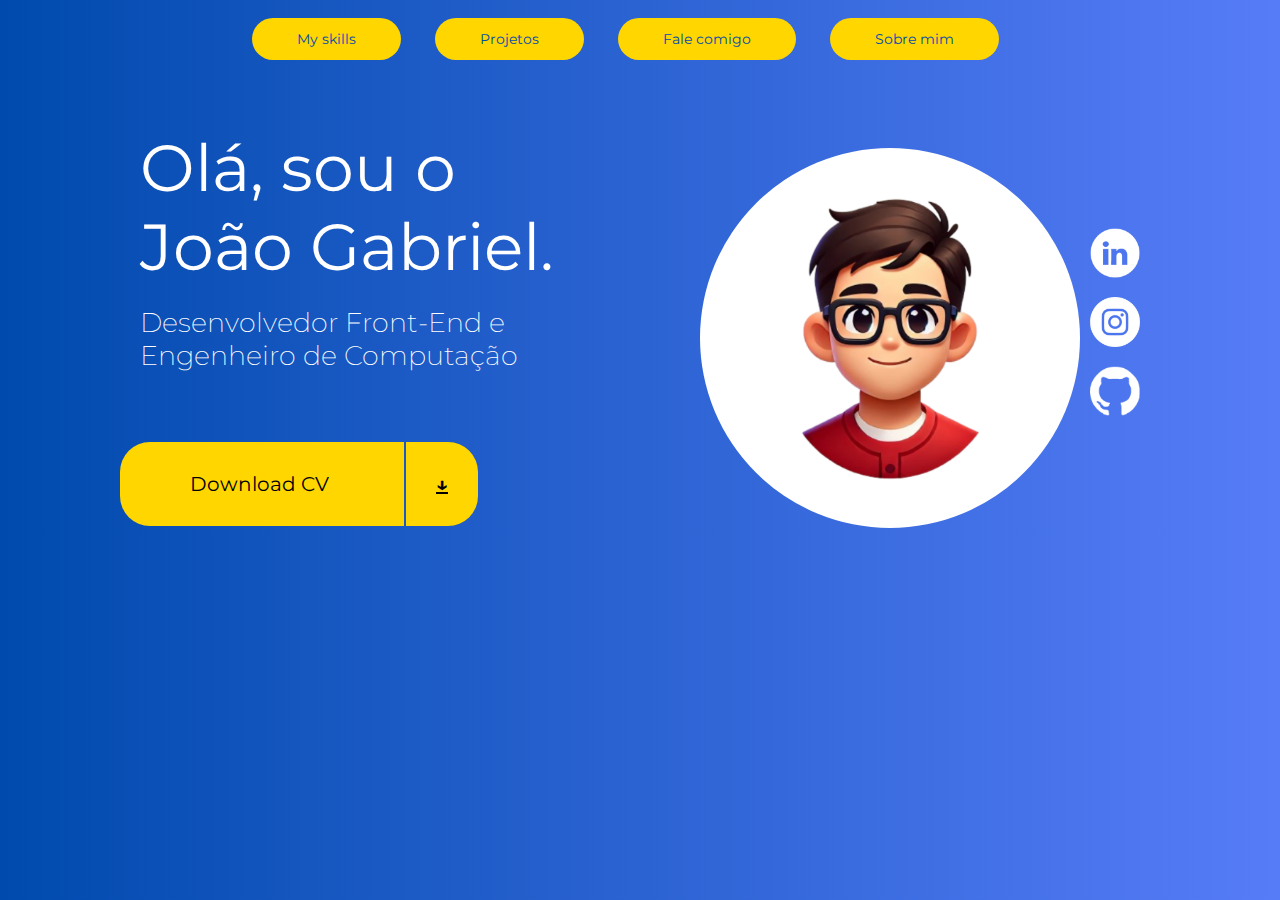
==== index.html @ 9aa7ff5d "primeiro design portifolio" ====
<!DOCTYPE html>
<html lang="pt-br">
  <head>
    <meta charset="UTF-8" />
    <meta name="viewport" content="width=device-width, initial-scale=1.0" />
    <title>Portifólio 2025</title>
    <link rel="stylesheet" href="estilos/style.css" />
    <link rel="preconnect" href="https://fonts.googleapis.com" />
    <link rel="preconnect" href="https://fonts.gstatic.com" crossorigin />
    <link
      href="https://fonts.googleapis.com/css2?family=Montserrat:ital,wght@0,100..900;1,100..900&display=swap"
      rel="stylesheet"
    />
    <link
      rel="stylesheet"
      href="https://fonts.googleapis.com/css2?family=Material+Symbols+Outlined:opsz,wght,FILL,GRAD@20..48,100..700,0..1,-50..200&icon_names=download"
    />
  </head>
  <body>
    <header>
      <nav>
        <a href="#">My skills</a>
        <a href="#">Projetos</a>
        <a href="#">Fale comigo</a>
        <a href="#">Sobre mim</a>
      </nav>
    </header>
    <main>
      <section class="tittles">
        <h1>Olá, sou o João Gabriel.</h1>
        <h2>Desenvolvedor Front-End e Engenheiro de Computação</h2>
        <span id="btnScolpe"> Download CV </span>
        <span id="btn"><a href="#">&downarrow;</a></span>
      </section>

      <div class="imgcontainer">
        <img src="images/portifolio.png" alt="profile picture" />
      </div>
      <div class="listcontainer">
        <ul>
          <li>
            <a href="#"
              ><img class="social-linkedin" src="images/linkedin.png" alt=""
            /></a>
          </li>
          <li>
            <a href="#"
              ><img class="social-instagram" src="images/instagram.png" alt=""
            /></a>
          </li>
          <li>
            <a href="#">
              <img class="social-github" src="images/github.png" alt=""
            /></a>
          </li>
        </ul>
      </div>
    </main>
  </body>
</html>
---- estilos/style.css ----
@charset "UTS-8";

* {
  margin: 0;
  padding: 0;
}

/* // <weight>: Use a value from 100 to 900
// <uniquifier>: Use a unique and descriptive class name 

.montserrat-<uniquifier> {
  font-family: "Montserrat", serif;
  font-optical-sizing: auto;
  font-weight: <weight>;
  font-style: normal;
}*/

html body {
  background-image: linear-gradient(to right, #004aad, #577cf8);
}

header {
  /* background-color: antiquewhite; */
  margin-bottom: -10px;
  display: flex;
  flex-flow: row nowrap;
  justify-content: center;
}

header > nav {
  /* background-color: #; */
  padding: 30px 20px;
}

header > nav > a {
  background-color: #ffd600;
  padding: 12px 45px;
  border-radius: 70px;
  text-align: center;
  text-decoration: none;
  color: #004aad;
  /* font-family: "Gill Sans", "Gill Sans MT", Calibri, "Trebuchet MS", sans-serif; */
  font-family: "Montserrat", serif;
  font-size: 14px;
  margin: auto;
  margin-right: 30px;
}

main {
  display: flex;
  flex-flow: row wrap;
  justify-content: flex-start;
}

main > section.tittles > h1 {
  /* background-color: salmon; */

  width: 450px;
  margin-top: 60px;
  margin-left: 140px;
  display: inline-block;
}
main > section.tittles > h2 {
  display: flex;
  justify-content: flex-start;
  width: 400px;
  margin-left: 140px;
}

h1 {
  color: white;
  font-family: "Montserrat", serif;
  margin: 10px;
  font-size: 65px;
  font-weight: 400;
}

h2 {
  color: white;
  font-family: "Montserrat", serif;
  margin: 10px;
  font-weight: 200;
  font-size: 27.2px;
  margin-bottom: 70px;
}

span#btnScolpe {
  background-color: #ffd600;
  margin-right: 2px;
  margin-left: 120px;
  padding: 30px 70px;
  border-radius: 30px 0px 0 30px;
  font-family: "Montserrat", serif;
  font-size: 20px;
}

span#btn {
  padding: 30px;
  display: inline-block;
  border-radius: 0px 30px 30px 0px;
  background-color: #ffd600;
  border: none;
  font-size: 20px;
  font-family: "Montserrat", serif;
}

span#btn > a {
  color: black;
  font-weight: bold;
}

div.imgcontainer {
  /* background-colosectionsalmon; */
  margin-top: 80px;
  margin-left: 100px;
}

div.imgcontainer > img {
  border-radius: 50%;

  width: 380px;
}

main > div.listcontainer {
  /* background-color: aqua; */
  margin-top: 160px;
}

ul {
  list-style-type: none;
}

ul img {
  width: 50px;
  margin-left: 10px;
  margin-bottom: 15px;
}
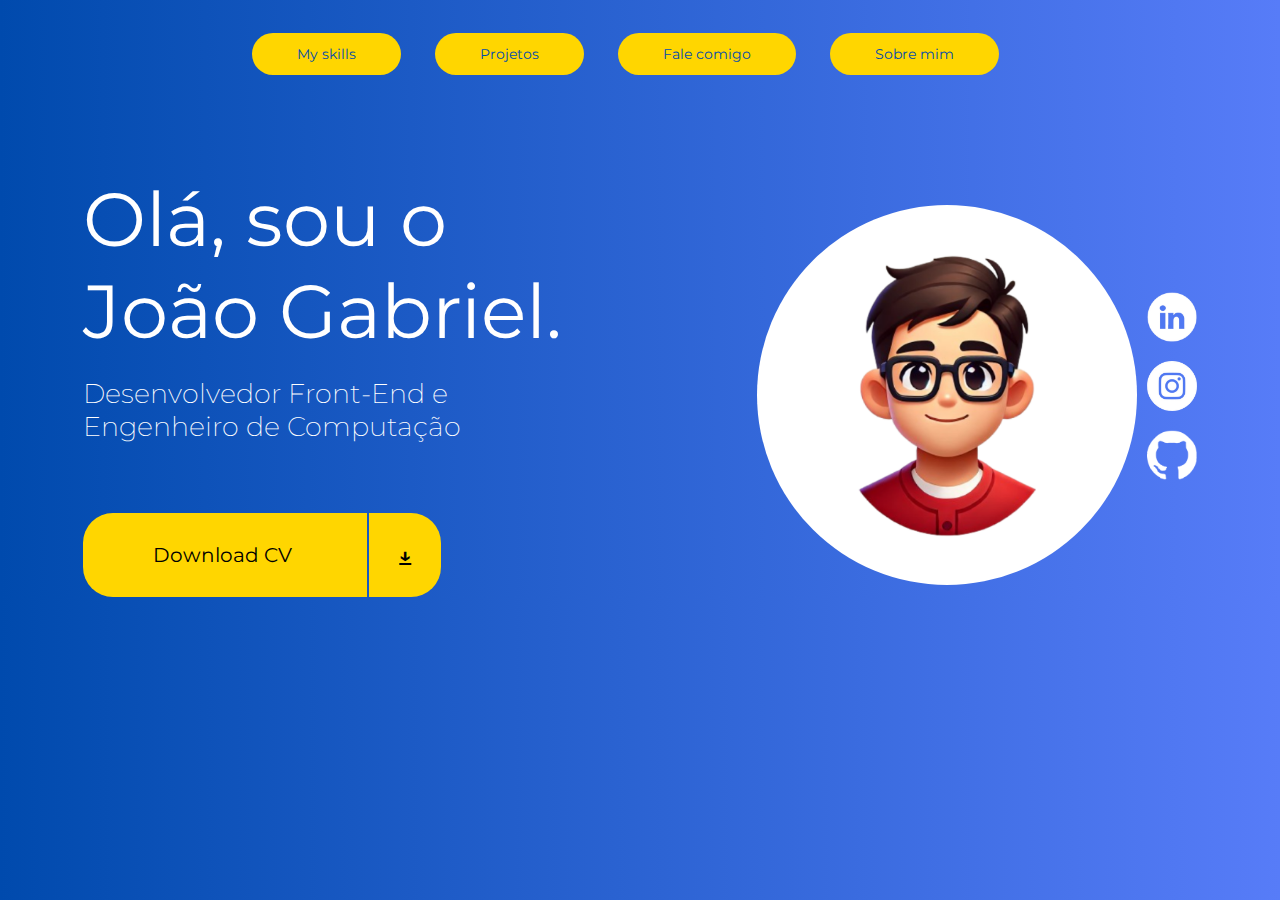
==== commit 1d542fc8: "alinhamentos" ====
--- a/index.html
+++ b/index.html
@@ -35,25 +35,28 @@
 
       <div class="imgcontainer">
         <img src="images/portifolio.png" alt="profile picture" />
-      </div>
-      <div class="listcontainer">
-        <ul>
-          <li>
-            <a href="#"
-              ><img class="social-linkedin" src="images/linkedin.png" alt=""
-            /></a>
-          </li>
-          <li>
-            <a href="#"
-              ><img class="social-instagram" src="images/instagram.png" alt=""
-            /></a>
-          </li>
-          <li>
-            <a href="#">
-              <img class="social-github" src="images/github.png" alt=""
-            /></a>
-          </li>
-        </ul>
+        <div class="listcontainer">
+          <ul>
+            <li>
+              <a href="#"
+                ><img class="social-linkedin" src="images/linkedin.png" alt=""
+              /></a>
+            </li>
+            <li>
+              <a href="#"
+                ><img
+                  class="social-instagram"
+                  src="images/instagram.png"
+                  alt=""
+              /></a>
+            </li>
+            <li>
+              <a href="#">
+                <img class="social-github" src="images/github.png" alt=""
+              /></a>
+            </li>
+          </ul>
+        </div>
       </div>
     </main>
   </body>
--- a/estilos/style.css
+++ b/estilos/style.css
@@ -21,7 +21,8 @@
 
 header {
   /* background-color: antiquewhite; */
-  margin-bottom: -10px;
+
+  margin-bottom: 20px;
   display: flex;
   flex-flow: row nowrap;
   justify-content: center;
@@ -30,6 +31,7 @@
 header > nav {
   /* background-color: #; */
   padding: 30px 20px;
+  margin-top: 15px;
 }
 
 header > nav > a {
@@ -49,29 +51,29 @@
 main {
   display: flex;
   flex-flow: row wrap;
-  justify-content: flex-start;
+  justify-content: space-evenly;
 }
 
 main > section.tittles > h1 {
   /* background-color: salmon; */
 
-  width: 450px;
+  width: 480px;
   margin-top: 60px;
-  margin-left: 140px;
+  margin-left: 0px;
   display: inline-block;
 }
 main > section.tittles > h2 {
   display: flex;
   justify-content: flex-start;
   width: 400px;
-  margin-left: 140px;
+  margin-left: 0px;
 }
 
 h1 {
   color: white;
   font-family: "Montserrat", serif;
   margin: 10px;
-  font-size: 65px;
+  font-size: 75px;
   font-weight: 400;
 }
 
@@ -87,7 +89,7 @@
 span#btnScolpe {
   background-color: #ffd600;
   margin-right: 2px;
-  margin-left: 120px;
+  margin-left: 0px;
   padding: 30px 70px;
   border-radius: 30px 0px 0 30px;
   font-family: "Montserrat", serif;
@@ -110,14 +112,17 @@
 }
 
 div.imgcontainer {
+  flex-flow: row nowrap;
+  display: flex;
   /* background-colosectionsalmon; */
   margin-top: 80px;
   margin-left: 100px;
+  align-items: center;
 }
 
 div.imgcontainer > img {
   border-radius: 50%;
-
+  display: inline;
   width: 380px;
 }
 
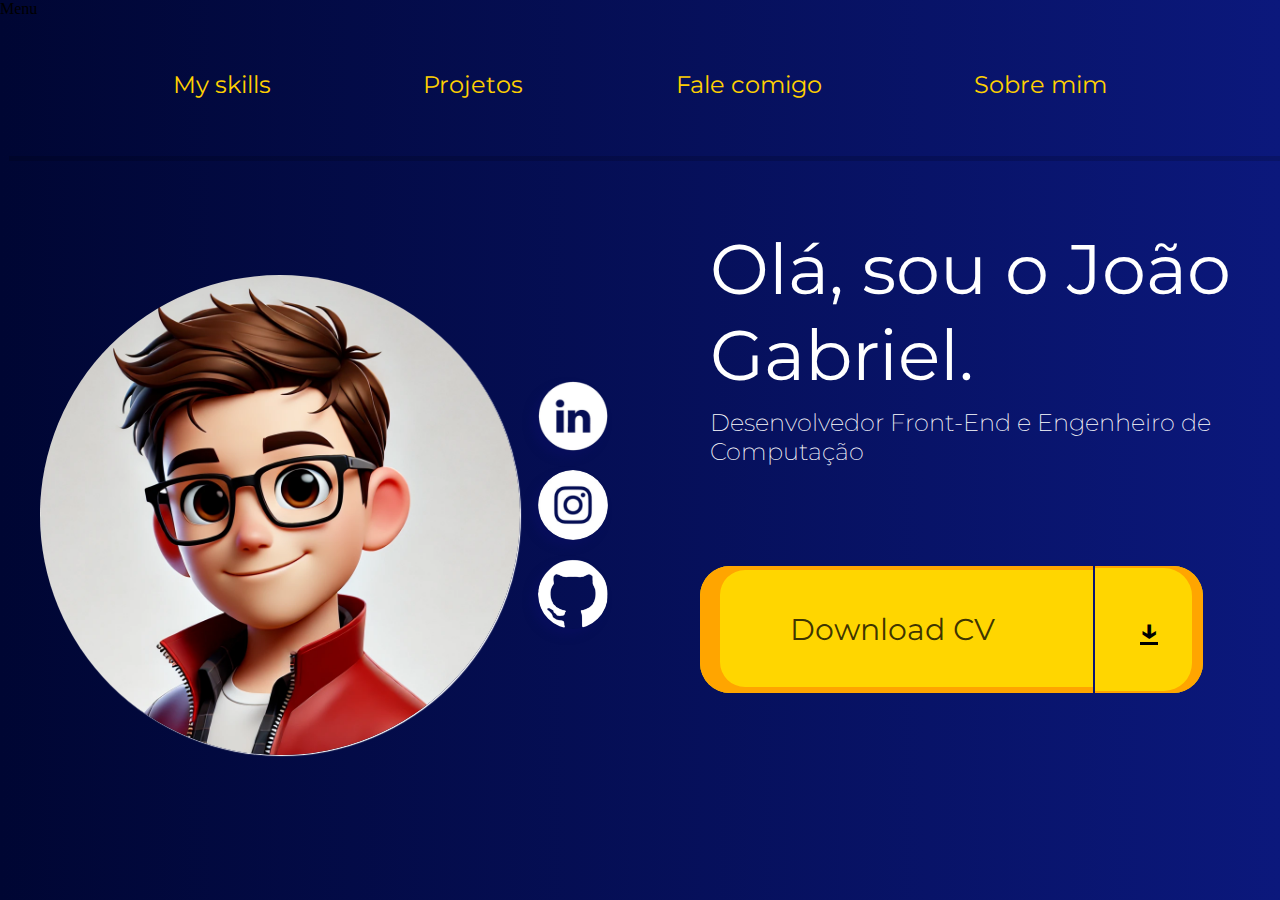
==== commit 170a9054: "media queries adicionadas" ====
--- a/index.html
+++ b/index.html
@@ -5,20 +5,27 @@
     <meta name="viewport" content="width=device-width, initial-scale=1.0" />
     <title>Portifólio 2025</title>
     <link rel="stylesheet" href="estilos/style.css" />
+    <link rel="stylesheet" href="estilos/media-queries.css" />
     <link rel="preconnect" href="https://fonts.googleapis.com" />
     <link rel="preconnect" href="https://fonts.gstatic.com" crossorigin />
+    <link rel="shortcut icon" href="images/favicon.png" type="image/x-icon" />
     <link
       href="https://fonts.googleapis.com/css2?family=Montserrat:ital,wght@0,100..900;1,100..900&display=swap"
       rel="stylesheet"
     />
     <link
       rel="stylesheet"
-      href="https://fonts.googleapis.com/css2?family=Material+Symbols+Outlined:opsz,wght,FILL,GRAD@20..48,100..700,0..1,-50..200&icon_names=download"
+      href="https://fonts.googleapis.com/css2?family=Material+Symbols+Outlined:opsz,wght,FILL,GRAD@24,400,0,0&icon_names=home"
+    />
+    <link
+      rel="stylesheet"
+      href="https://fonts.googleapis.com/css2?family=Material+Symbols+Outlined:opsz,wght,FILL,GRAD@24,400,0,0&icon_names=menu"
     />
   </head>
-  <body>
-    <header>
-      <nav>
+  <body id="window" onresize="changedSize()">
+    <header id="menu">
+      <span id="burguer" onclick="clickedMenu()">Menu</span>
+      <nav id="itens">
         <a href="#">My skills</a>
         <a href="#">Projetos</a>
         <a href="#">Fale comigo</a>
@@ -32,32 +39,40 @@
         <span id="btnScolpe"> Download CV </span>
         <span id="btn"><a href="#">&downarrow;</a></span>
       </section>
-
       <div class="imgcontainer">
-        <img src="images/portifolio.png" alt="profile picture" />
-        <div class="listcontainer">
-          <ul>
-            <li>
-              <a href="#"
-                ><img class="social-linkedin" src="images/linkedin.png" alt=""
-              /></a>
-            </li>
-            <li>
-              <a href="#"
-                ><img
-                  class="social-instagram"
-                  src="images/instagram.png"
-                  alt=""
-              /></a>
-            </li>
-            <li>
-              <a href="#">
-                <img class="social-github" src="images/github.png" alt=""
-              /></a>
-            </li>
-          </ul>
-        </div>
+        <img
+          id="smile"
+          onclick="photoReplacement()"
+          src="images/porttes1.png"
+          alt="profile picture"
+        />
+        <img
+          class="me"
+          id="biggerSmile"
+          onmouseleave="photoReplacement2()"
+          style="display: none"
+          src="images/portifolio_pic_png-removebg-preview_LE_upscale_balanced_x4 withier-fotor-bg-remover-2025020117342.png"
+          alt="bigger smile"
+        />
+        <ul>
+          <li>
+            <a href="#"
+              ><img class="social-linkedin" src="images/linkedin.png" alt=""
+            /></a>
+          </li>
+          <li>
+            <a href="#"
+              ><img class="social-instagram" src="images/instagram.png" alt=""
+            /></a>
+          </li>
+          <li>
+            <a href="#">
+              <img class="social-github" src="images/github.png" alt=""
+            /></a>
+          </li>
+        </ul>
       </div>
     </main>
+    <script src="port.js"></script>
   </body>
 </html>
--- a/estilos/style.css
+++ b/estilos/style.css
@@ -3,6 +3,7 @@
 * {
   margin: 0;
   padding: 0;
+  box-sizing: border-box;
 }
 
 /* // <weight>: Use a value from 100 to 900
@@ -15,37 +16,10 @@
   font-style: normal;
 }*/
 
-html body {
-  background-image: linear-gradient(to right, #004aad, #577cf8);
-}
-
-header {
-  /* background-color: antiquewhite; */
-
-  margin-bottom: 20px;
-  display: flex;
-  flex-flow: row nowrap;
-  justify-content: center;
-}
-
-header > nav {
-  /* background-color: #; */
-  padding: 30px 20px;
-  margin-top: 15px;
-}
-
-header > nav > a {
-  background-color: #ffd600;
-  padding: 12px 45px;
-  border-radius: 70px;
-  text-align: center;
-  text-decoration: none;
-  color: #004aad;
-  /* font-family: "Gill Sans", "Gill Sans MT", Calibri, "Trebuchet MS", sans-serif; */
-  font-family: "Montserrat", serif;
-  font-size: 14px;
-  margin: auto;
-  margin-right: 30px;
+body {
+  background-image: linear-gradient(to right, #000633, #0b187c);
+  width: 100%;
+  height: 100vh;
 }
 
 main {
@@ -57,53 +31,109 @@
 main > section.tittles > h1 {
   /* background-color: salmon; */
 
-  width: 480px;
+  width: 600px;
   margin-top: 60px;
-  margin-left: 0px;
-  display: inline-block;
-}
-main > section.tittles > h2 {
-  display: flex;
-  justify-content: flex-start;
-  width: 400px;
-  margin-left: 0px;
-}
-
-h1 {
   color: white;
   font-family: "Montserrat", serif;
   margin: 10px;
-  font-size: 75px;
+  font-size: 90px;
   font-weight: 400;
+  transition: 0.4s;
 }
 
-h2 {
+main > section.tittles > h2 {
+  width: 550px;
+  margin-left: 0px;
   color: white;
   font-family: "Montserrat", serif;
   margin: 10px;
   font-weight: 200;
-  font-size: 27.2px;
-  margin-bottom: 70px;
+  font-size: 28px;
+  margin-bottom: 100px;
+  transition: 0.4s;
+}
+main > section.tittles h1:hover {
+  font-weight: 600;
+  transform: translate(4px, -4px);
+
+  text-shadow: -10px 8px 5px rgba(0, 0, 0, 0.626);
+}
+main > section.tittles > h2:hover {
+  transform: translate(4px, -4px);
+
+  text-shadow: -10px 8px 5px rgba(0, 0, 0, 0.626);
+}
+
+/*CONTAINER NAV   */
+
+header > nav {
+  /* background-color: red; */
+  display: flex;
+  flex-flow: row nowrap;
+  justify-content: space-evenly;
+  padding: 30px 20px;
+  /* background-color: ; */
+  box-shadow: 9px 5px 0px #00000029;
+  margin-bottom: 80px;
+}
+
+header > nav > a {
+  padding: 32px 85px;
+  border-radius: 70px;
+  text-align: center;
+  text-decoration: underline;
+  color: #ffd000;
+  /* font-family: "Gill Sans", "Gill Sans MT", Calibri, "Trebuchet MS", sans-serif; */
+  font-family: "Montserrat", serif;
+  font-size: 28px;
+  transition: 0.5s;
+  /* transform: translate(-3px, -3px); */
+}
+
+header > nav > a:hover {
+  background-color: #ffd000;
+  color: #034191;
+  font-weight: bold;
+  box-shadow: -1px -1px 13px 9px rgba(255, 230, 0, 0.554);
 }
 
 span#btnScolpe {
   background-color: #ffd600;
   margin-right: 2px;
   margin-left: 0px;
-  padding: 30px 70px;
+
+  padding: 45px 90px;
   border-radius: 30px 0px 0 30px;
   font-family: "Montserrat", serif;
-  font-size: 20px;
+  font-size: 30px;
+  color: rgba(0, 0, 0, 0.774);
+  transition: 0.5s;
+  box-shadow: inset 15px -1px 0px 5px orange;
 }
 
 span#btn {
-  padding: 30px;
+  margin-bottom: 80px;
+  color: rgba(0, 0, 0, 0.774);
+  padding: 45px;
   display: inline-block;
   border-radius: 0px 30px 30px 0px;
   background-color: #ffd600;
   border: none;
-  font-size: 20px;
+  font-size: 30px;
   font-family: "Montserrat", serif;
+  box-shadow: inset -9px 0px 0px 2px orange;
+  transition: 0.4s;
+}
+span#btnScolpe:hover {
+  cursor: pointer;
+  /* box-shadow: inset -6px -8px 3px 4px #ffd600; */
+  background-color: #ffd000;
+  box-shadow: none;
+}
+span#btn:hover {
+  cursor: pointer;
+  background-color: #ffd000;
+  box-shadow: none;
 }
 
 span#btn > a {
@@ -115,15 +145,23 @@
   flex-flow: row nowrap;
   display: flex;
   /* background-colosectionsalmon; */
-  margin-top: 80px;
+  margin-top: 40px;
   margin-left: 100px;
   align-items: center;
+  flex-shrink: 1;
 }
 
 div.imgcontainer > img {
+  flex-shrink: 2;
   border-radius: 50%;
-  display: inline;
-  width: 380px;
+  width: 500px;
+  box-shadow: 1px 1px 1px white;
+  transition: 0.4s;
+}
+
+div.imgcontainer > img:hover {
+  box-shadow: 0px -1px 20px 15px #ffd623;
+  transform: rotate3d(21, 21, 13, 15deg);
 }
 
 main > div.listcontainer {
@@ -131,12 +169,25 @@
   margin-top: 160px;
 }
 
+img.me {
+  box-shadow: inset 2px 2px white;
+}
+
 ul {
   list-style-type: none;
 }
 
 ul img {
-  width: 50px;
-  margin-left: 10px;
+  width: 90px;
+  border-radius: 50%;
+  margin-left: 18px;
   margin-bottom: 15px;
+  box-shadow: -6px 6px 8px 0px #090d6380;
+  transition: 0.4s;
 }
+
+ul img:hover {
+  transform: translate(5px, -5px);
+  transition: transform 0.3s;
+  box-shadow: -8px 7px 8px 5px rgba(0, 0, 0, 0.615);
+}
--- a/estilos/media-queries.css
+++ b/estilos/media-queries.css
@@ -0,0 +1,280 @@
+@charset "UTF-8";
+/*RESPONSIVIDADE (AINDA PRA PC SCREEN)  */
+@media screen and (max-width: 1327px) {
+  header > nav {
+    padding: 40px;
+    display: flex;
+    justify-content: space-evenly;
+    flex-flow: row nowrap;
+    margin-bottom: 60px;
+  }
+
+  header > nav > a {
+    font-size: 24px;
+    color: #ffd000;
+    text-decoration: none;
+    flex-basis: auto;
+    padding: 12px 20px;
+    margin-bottom: 5px;
+  }
+  main {
+    display: flex;
+    flex-flow: row-reverse nowrap;
+    justify-content: space-between;
+    /* background-color: beige; */
+  }
+  div.imgcontainer {
+    flex-flow: row nowrap;
+    display: flex;
+    /* background-colosectionsalmon; */
+    margin-top: 40px;
+    margin-left: 40px;
+    margin-right: 40px;
+    align-items: center;
+  }
+  div.imgcontainer > img {
+    flex-shrink: 2;
+    border-radius: 50%;
+    width: 480px;
+    box-shadow: 1px 1px 1px white;
+    transition: 0.4s;
+  }
+  main > section.tittles > h1 {
+    /* background-color: salmon; */
+
+    width: 550px;
+    margin-top: 60px;
+    color: white;
+    font-family: "Montserrat", serif;
+    margin: 10px;
+    margin-right: 20px;
+    font-size: 70px;
+    font-weight: 400;
+    transition: 0.4s;
+  }
+
+  main > section.tittles > h2 {
+    margin-right: 20px;
+
+    width: 550px;
+    margin-left: 0px;
+    color: white;
+    font-family: "Montserrat", serif;
+    margin: 10px;
+    font-weight: 200;
+    font-size: 24px;
+    margin-bottom: 100px;
+    transition: 0.4s;
+  }
+  ul {
+    list-style-type: none;
+  }
+
+  ul img {
+    width: 70px;
+    border-radius: 50%;
+    margin-right: 7px;
+    margin-bottom: 15px;
+    box-shadow: -6px 6px 8px 0px #090d6380;
+    transition: 0.4s;
+  }
+}
+
+/* TABLET */
+@media screen and (max-width: 1123px) {
+  header > nav {
+    padding: 40px;
+    display: flex;
+    justify-content: space-between;
+    flex-flow: row nowrap;
+    margin-bottom: 60px;
+  }
+
+  header > nav > a {
+    font-size: 24px;
+    color: #ffd000;
+    text-decoration: none;
+    flex-basis: auto;
+    padding: 12px 20px;
+  }
+
+  main {
+    display: flex;
+    /* background-color: red; */
+    justify-content: flex-start;
+    flex-flow: row-reverse nowrap;
+  }
+
+  main > section.tittles > h1 {
+    /* background-color: salmon; */
+
+    width: 400px;
+    margin-top: 60px;
+    color: white;
+    font-family: "Montserrat", serif;
+    margin: 10px;
+    margin-right: 20px;
+    font-size: 60px;
+    font-weight: 400;
+    transition: 0.4s;
+  }
+
+  main > section.tittles > h2 {
+    margin-right: 20px;
+    width: 470px;
+    color: white;
+    font-family: "Montserrat", serif;
+    margin: 10px;
+    font-weight: 200;
+    font-size: 20px;
+    margin-bottom: 100px;
+    transition: 0.4s;
+  }
+  span#btnScolpe {
+    background-color: #ffd600;
+    margin-right: 2px;
+    margin-left: 0px;
+    padding: 30px 70px;
+    border-radius: 30px 0px 0 30px;
+    font-family: "Montserrat", serif;
+    font-size: 30px;
+    color: rgba(0, 0, 0, 0.774);
+    transition: 0.5s;
+    box-shadow: inset 15px -1px 0px 5px orange;
+  }
+
+  span#btn {
+    color: rgba(0, 0, 0, 0.774);
+    padding: 30px;
+    display: inline-block;
+    border-radius: 0px 30px 30px 0px;
+    background-color: #ffd600;
+    border: none;
+    font-size: 30px;
+    font-family: "Montserrat", serif;
+    box-shadow: inset -9px 0px 0px 2px orange;
+    transition: 0.4s;
+  }
+  div.imgcontainer {
+    flex-flow: row-reverse nowrap;
+    display: flex;
+    /* background-colosectionsalmon; */
+    margin-top: 40px;
+    margin-left: 160px;
+    align-items: center;
+  }
+
+  div.imgcontainer > img {
+    flex-shrink: 2;
+    border-radius: 50%;
+    width: 400px;
+    box-shadow: 1px 1px 1px white;
+    transition: 0.4s;
+  }
+  ul {
+    list-style-type: none;
+  }
+
+  ul img {
+    width: 50px;
+    border-radius: 50%;
+    margin-left: 20px;
+    margin-bottom: 15px;
+    box-shadow: -6px 6px 8px 0px #090d6380;
+    transition: 0.4s;
+  }
+}
+
+/* CELULAR */
+
+@media screen and (max-width: 890px) {
+  main {
+    display: flex;
+    flex-flow: column wrap;
+    justify-content: center;
+  }
+  /* burguer */
+  header > span#burguer {
+    font-family: "Montserrat", serif;
+    color: #ffd000;
+    text-align: center;
+    border: 1px solid #ffd000;
+    border-radius: 0px 0px 22px 22px;
+    background-color: #01042f;
+    box-shadow: 0px 2px 11px 10px #0000008a;
+    padding: 40px;
+    display: block;
+    transition: 0.4s;
+  }
+
+  header > span#burguer:hover {
+    font-weight: bold;
+    font-size: 20px;
+    cursor: pointer;
+    text-decoration: underline;
+    background-color: #030963;
+  }
+
+  header > nav {
+    display: flex;
+    flex-flow: column wrap;
+    margin-bottom: 40px;
+  }
+
+  header > nav > a {
+    border-radius: 0px;
+    border: 1px solid #ffd00070;
+    font-size: 24px;
+    color: #ffd000;
+    text-decoration: none;
+    padding: 40px;
+  }
+
+  section.tittles {
+    display: flex;
+    flex-flow: column nowrap;
+    justify-content: center;
+    align-items: center;
+  }
+
+  main > section.tittles h1 {
+    padding-top: 90px;
+    padding-bottom: 50px;
+    margin: auto;
+    font-size: 50px;
+    width: 600px;
+    text-align: center;
+  }
+  main > section.tittles h2 {
+    margin: auto;
+    font-size: 23px;
+    text-align: center;
+    /* width: 400px; */
+  }
+  main > section.tittles > span#btnScolpe {
+    margin-top: 50px;
+    justify-content: center;
+    border-radius: 12px;
+    box-shadow: inset 0px 0px 0px 5px orange;
+  }
+  span#btn {
+    display: none;
+  }
+  div.imgcontainer {
+    display: flex;
+    flex-flow: column;
+    justify-content: center;
+    margin-left: 0;
+    margin-right: 0;
+    padding-top: 30px;
+  }
+  div.imgcontainer > img {
+  }
+  div.imgcontainer > ul > li {
+    display: inline-block;
+    margin-top: 25px;
+  }
+  ul img {
+    width: 75px;
+  }
+}
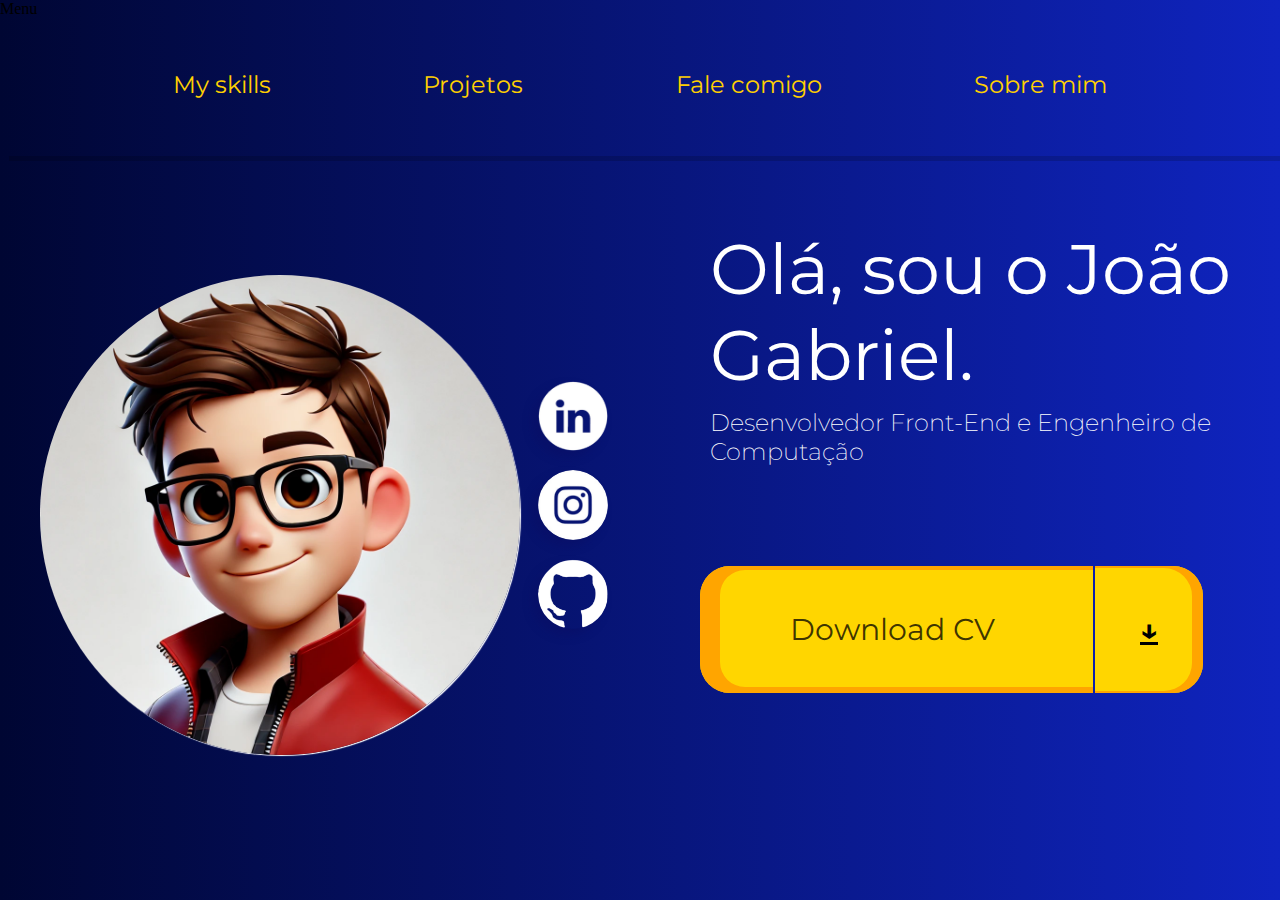
==== commit 38990b0e: "Link do projeto no readme" ====
--- a/index.html
+++ b/index.html
@@ -57,17 +57,29 @@
         <ul>
           <li>
             <a href="#"
-              ><img class="social-linkedin" src="images/linkedin.png" alt=""
+              ><img
+                id="linkedin"
+                class="social-linkedin"
+                src="images/linkedin.png"
+                alt=""
             /></a>
           </li>
           <li>
             <a href="#"
-              ><img class="social-instagram" src="images/instagram.png" alt=""
+              ><img
+                id="instagram"
+                class="social-instagram"
+                src="images/instagram.png"
+                alt=""
             /></a>
           </li>
           <li>
             <a href="#">
-              <img class="social-github" src="images/github.png" alt=""
+              <img
+                id="github"
+                class="social-github"
+                src="images/github.png"
+                alt=""
             /></a>
           </li>
         </ul>
--- a/estilos/style.css
+++ b/estilos/style.css
@@ -17,7 +17,7 @@
 }*/
 
 body {
-  background-image: linear-gradient(to right, #000633, #0b187c);
+  background-image: linear-gradient(to right, #000633, #0f24bf);
   width: 100%;
   height: 100vh;
 }
@@ -189,5 +189,17 @@
 ul img:hover {
   transform: translate(5px, -5px);
   transition: transform 0.3s;
-  box-shadow: -8px 7px 8px 5px rgba(0, 0, 0, 0.615);
-}
+  box-shadow: -8px 7px 8px 5px rgba(0, 0, 0, 0.304);
+}
+
+ul img#linkedin:hover {
+  background-color: #0073b1;
+}
+
+ul img#instagram:hover {
+  background-color: #b90099;
+}
+
+ul img#github:hover {
+  background-color: #6d7dda;
+}
--- a/estilos/media-queries.css
+++ b/estilos/media-queries.css
@@ -81,7 +81,7 @@
 }
 
 /* TABLET */
-@media screen and (max-width: 1123px) {
+@media screen and (min-width: 1025px) and (max-width: 890px) {
   header > nav {
     padding: 40px;
     display: flex;
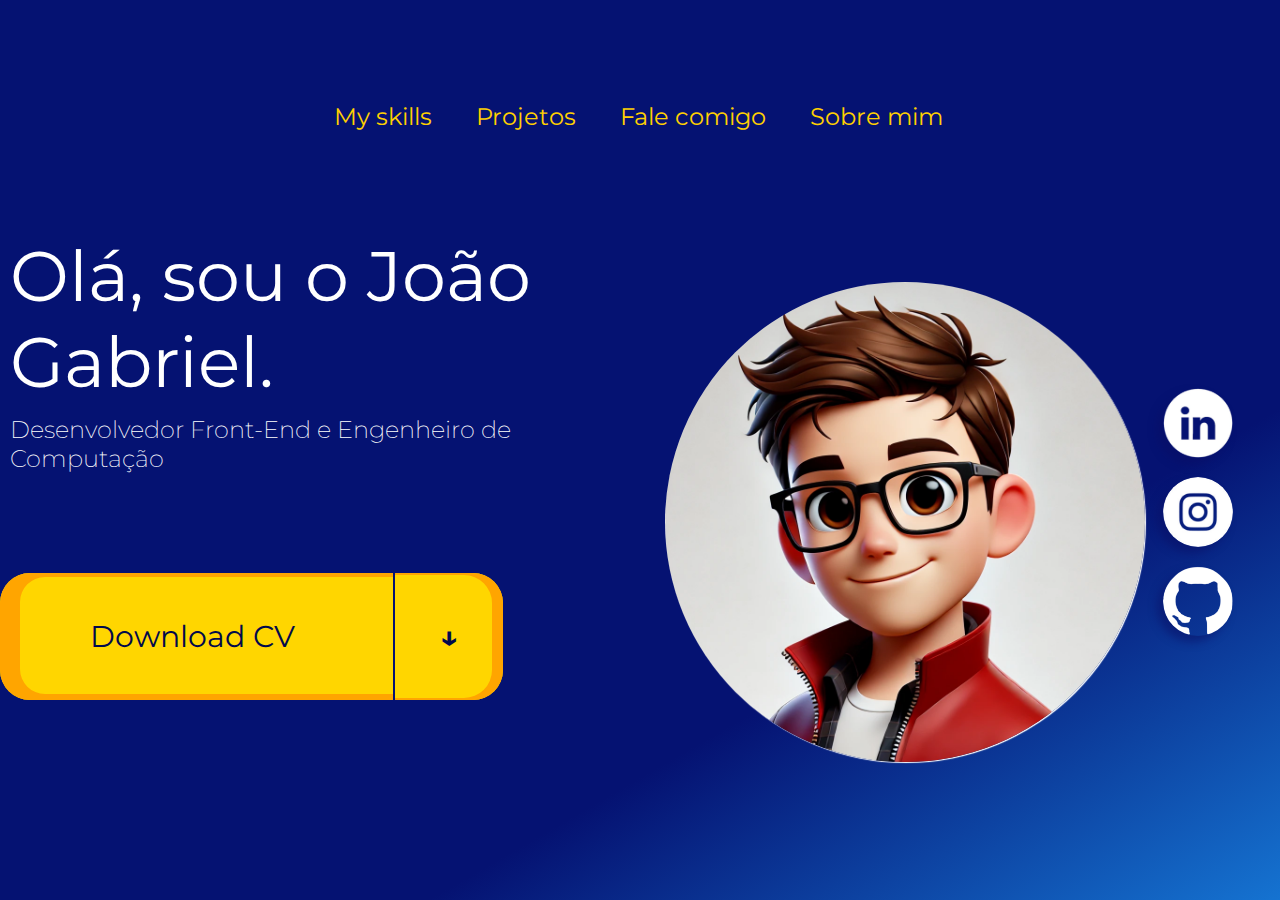
==== commit 0835dafa: "construindo a pagina "my skills"" ====
--- a/index.html
+++ b/index.html
@@ -26,7 +26,7 @@
     <header id="menu">
       <span id="burguer" onclick="clickedMenu()">Menu</span>
       <nav id="itens">
-        <a href="#">My skills</a>
+        <a href="myskill.html">My skills</a>
         <a href="#">Projetos</a>
         <a href="#">Fale comigo</a>
         <a href="#">Sobre mim</a>
@@ -36,8 +36,25 @@
       <section class="tittles">
         <h1>Olá, sou o João Gabriel.</h1>
         <h2>Desenvolvedor Front-End e Engenheiro de Computação</h2>
-        <span id="btnScolpe"> Download CV </span>
-        <span id="btn"><a href="#">&downarrow;</a></span>
+        <span id="btnScolpe"
+          ><a
+            style="text-decoration: none; color: #01094c"
+            href="CURRÍCULO - JOÃO GABRIEL REIS ARAÚJO.pdf"
+            download="CURRÍCULO - JOÃO GABRIEL REIS ARAÚJO.pdf"
+            type="application/pdf"
+          >
+            Download CV</a
+          >
+        </span>
+        <span id="btn"
+          ><a
+            style="text-decoration: none; color: #01094c"
+            href="CURRÍCULO - JOÃO GABRIEL REIS ARAÚJO.pdf"
+            download="CURRÍCULO - JOÃO GABRIEL REIS ARAÚJO.pdf"
+            type="application/pdf"
+            >&downarrow;</a
+          ></span
+        >
       </section>
       <div class="imgcontainer">
         <img
@@ -56,7 +73,9 @@
         />
         <ul>
           <li>
-            <a href="#"
+            <a
+              href="https://www.linkedin.com/in/jo%C3%A3o-gabriel-reis-ara%C3%BAjo-2b6152274/"
+              target="_blank"
               ><img
                 id="linkedin"
                 class="social-linkedin"
@@ -65,7 +84,9 @@
             /></a>
           </li>
           <li>
-            <a href="#"
+            <a
+              href="https://www.instagram.com/gabriel.rarj?igsh=cWFvZ3pmdGdrcXJx&utm_source=qr "
+              target="_blank"
               ><img
                 id="instagram"
                 class="social-instagram"
@@ -74,7 +95,7 @@
             /></a>
           </li>
           <li>
-            <a href="#">
+            <a href="https://github.com/MeJohnGabriel" target="_blank">
               <img
                 id="github"
                 class="social-github"
--- a/estilos/style.css
+++ b/estilos/style.css
@@ -16,8 +16,8 @@
   font-style: normal;
 }*/
 
-body {
-  background-image: linear-gradient(to right, #000633, #0f24bf);
+html body {
+  background-image: linear-gradient(150deg, #051272 70%, #1573d1);
   width: 100%;
   height: 100vh;
 }
@@ -25,7 +25,7 @@
 main {
   display: flex;
   flex-flow: row wrap;
-  justify-content: space-evenly;
+  justify-content: center;
 }
 
 main > section.tittles > h1 {
@@ -66,18 +66,19 @@
 
 /*CONTAINER NAV   */
 
+header {
+  display: flex;
+  flex-flow: row wrap;
+  justify-content: center;
+}
+
 header > nav {
-  /* background-color: red; */
-  display: flex;
-  flex-flow: row nowrap;
-  justify-content: space-evenly;
-  padding: 30px 20px;
-  /* background-color: ; */
-  box-shadow: 9px 5px 0px #00000029;
-  margin-bottom: 80px;
+  margin-top: 50px;
+  margin-bottom: 90px;
 }
 
 header > nav > a {
+  margin-right: 4px;
   padding: 32px 85px;
   border-radius: 70px;
   text-align: center;
@@ -110,7 +111,9 @@
   transition: 0.5s;
   box-shadow: inset 15px -1px 0px 5px orange;
 }
-
+header > span#burguer {
+  display: none;
+}
 span#btn {
   margin-bottom: 80px;
   color: rgba(0, 0, 0, 0.774);
--- a/estilos/media-queries.css
+++ b/estilos/media-queries.css
@@ -6,7 +6,7 @@
     display: flex;
     justify-content: space-evenly;
     flex-flow: row nowrap;
-    margin-bottom: 60px;
+    margin-bottom: 20px;
   }
 
   header > nav > a {
@@ -15,11 +15,11 @@
     text-decoration: none;
     flex-basis: auto;
     padding: 12px 20px;
-    margin-bottom: 5px;
+    margin-bottom: 20px;
   }
   main {
     display: flex;
-    flex-flow: row-reverse nowrap;
+    flex-flow: row nowrap;
     justify-content: space-between;
     /* background-color: beige; */
   }
@@ -81,7 +81,7 @@
 }
 
 /* TABLET */
-@media screen and (min-width: 1025px) and (max-width: 890px) {
+@media screen and (min-width: 1123px) and (max-width: 890px) {
   header > nav {
     padding: 40px;
     display: flex;
@@ -94,7 +94,7 @@
     font-size: 24px;
     color: #ffd000;
     text-decoration: none;
-    flex-basis: auto;
+    flex-basis: 300px;
     padding: 12px 20px;
   }
 
@@ -193,7 +193,14 @@
     flex-flow: column wrap;
     justify-content: center;
   }
+  span#btnScolpe {
+    width: 100%;
+    font-size: 1px;
+  }
   /* burguer */
+  header {
+    margin-top: 0px;
+  }
   header > span#burguer {
     font-family: "Montserrat", serif;
     color: #ffd000;
@@ -203,6 +210,7 @@
     background-color: #01042f;
     box-shadow: 0px 2px 11px 10px #0000008a;
     padding: 40px;
+    width: 100vw;
     display: block;
     transition: 0.4s;
   }
@@ -222,6 +230,7 @@
   }
 
   header > nav > a {
+    width: 100%;
     border-radius: 0px;
     border: 1px solid #ffd00070;
     font-size: 24px;
@@ -238,23 +247,24 @@
   }
 
   main > section.tittles h1 {
-    padding-top: 90px;
+    padding-top: 40px;
     padding-bottom: 50px;
     margin: auto;
-    font-size: 50px;
-    width: 600px;
+    font-size: 30px;
+    width: 310px;
     text-align: center;
   }
   main > section.tittles h2 {
     margin: auto;
-    font-size: 23px;
+    font-size: 14px;
     text-align: center;
-    /* width: 400px; */
+    width: 250px;
   }
   main > section.tittles > span#btnScolpe {
     margin-top: 50px;
-    justify-content: center;
-    border-radius: 12px;
+    padding: 40px;
+    justify-content: center;
+    border-radius: 50px;
     box-shadow: inset 0px 0px 0px 5px orange;
   }
   span#btn {
@@ -269,12 +279,13 @@
     padding-top: 30px;
   }
   div.imgcontainer > img {
+    width: 280px;
   }
   div.imgcontainer > ul > li {
     display: inline-block;
     margin-top: 25px;
   }
   ul img {
-    width: 75px;
+    width: 55px;
   }
 }
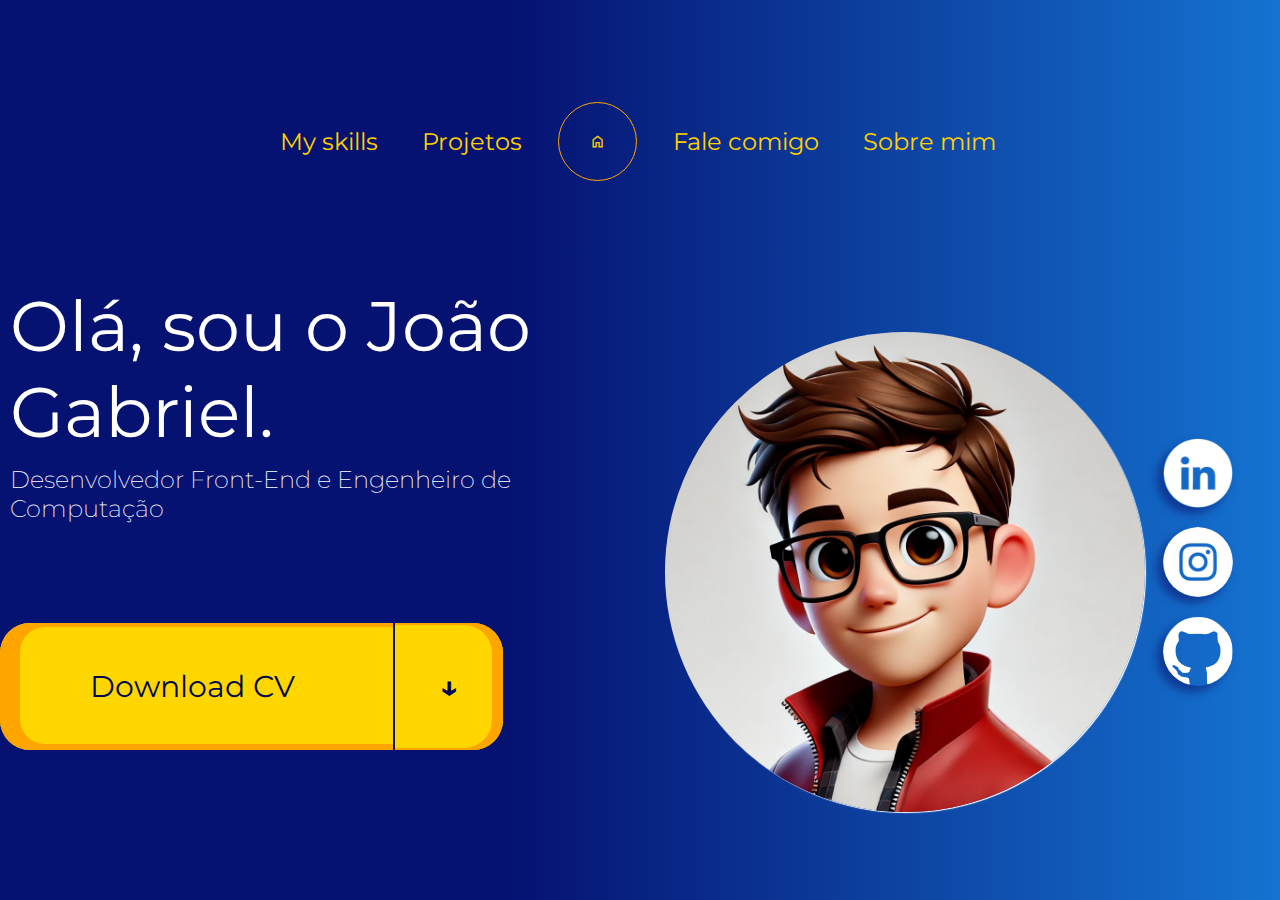
==== commit 5c2d6bc1: "fale comigo pronto" ====
--- a/index.html
+++ b/index.html
@@ -19,7 +19,7 @@
     />
     <link
       rel="stylesheet"
-      href="https://fonts.googleapis.com/css2?family=Material+Symbols+Outlined:opsz,wght,FILL,GRAD@24,400,0,0&icon_names=menu"
+      href="https://fonts.googleapis.com/css2?family=Material+Symbols+Outlined:opsz,wght,FILL,GRAD@24,400,0,0&icon_names=home"
     />
   </head>
   <body id="window" onresize="changedSize()">
@@ -28,7 +28,10 @@
       <nav id="itens">
         <a href="myskill.html">My skills</a>
         <a href="#">Projetos</a>
-        <a href="#">Fale comigo</a>
+        <a class="home" href="index.html"
+          ><span class="material-symbols-outlined"> home </span></a
+        >
+        <a href="falecomigo.html">Fale comigo</a>
         <a href="#">Sobre mim</a>
       </nav>
     </header>
@@ -106,6 +109,7 @@
         </ul>
       </div>
     </main>
+
     <script src="port.js"></script>
   </body>
 </html>
--- a/estilos/style.css
+++ b/estilos/style.css
@@ -17,7 +17,7 @@
 }*/
 
 html body {
-  background-image: linear-gradient(150deg, #051272 70%, #1573d1);
+  background-image: linear-gradient(to right, #051272 40%, #1573d1);
   width: 100%;
   height: 100vh;
 }
@@ -70,25 +70,58 @@
   display: flex;
   flex-flow: row wrap;
   justify-content: center;
+  align-items: center;
 }
 
 header > nav {
   margin-top: 50px;
-  margin-bottom: 90px;
-}
-
-header > nav > a {
+  margin-bottom: 65px;
+}
+
+header > nav a {
+  align-self: center;
   margin-right: 4px;
-  padding: 32px 85px;
+  padding: 32px 75px;
   border-radius: 70px;
   text-align: center;
   text-decoration: underline;
   color: #ffd000;
   /* font-family: "Gill Sans", "Gill Sans MT", Calibri, "Trebuchet MS", sans-serif; */
   font-family: "Montserrat", serif;
-  font-size: 28px;
+  font-size: 17px;
   transition: 0.5s;
   /* transform: translate(-3px, -3px); */
+}
+
+header > nav a.myskills {
+  background-color: #ffd000;
+  color: #034191;
+  font-weight: bold;
+  box-shadow: -1px -1px 20px 2px rgba(255, 230, 0, 0.554);
+}
+
+header > nav span.material-symbols-outlined {
+  /* background-color: #87d147; */
+  color: #ffd000;
+  cursor: pointer;
+  font-size: 17px;
+  border: 1px solid orange;
+  padding: 30px;
+  border-radius: 70px;
+  transition: 0.4s;
+}
+header > nav span.material-symbols-outlined:hover {
+  background-color: #ffd000;
+  color: #051272;
+  box-shadow: -1px -1px 13px 9px rgba(255, 230, 0, 0.554);
+}
+header > nav a.home {
+  padding: 12px;
+  box-shadow: -1px -1px 13px 9px rgba(255, 255, 255, 0);
+}
+header > nav > a.home:hover {
+  background-color: #03419100;
+  box-shadow: -1px -1px 13px 9px rgba(255, 255, 255, 0);
 }
 
 header > nav > a:hover {
@@ -158,6 +191,7 @@
   flex-shrink: 2;
   border-radius: 50%;
   width: 500px;
+
   box-shadow: 1px 1px 1px white;
   transition: 0.4s;
 }
@@ -178,6 +212,21 @@
 
 ul {
   list-style-type: none;
+  display: flex;
+  flex-flow: column nowrap;
+  align-content: center;
+  flex-wrap: nowrap;
+  align-items: center;
+  justify-content: center;
+  flex-direction: column;
+}
+
+ul > li.list-tittle {
+  font-family: "Montserrat", serif;
+  color: white;
+  font-size: 2.5em;
+  margin-bottom: 15px;
+  font-weight: bolder;
 }
 
 ul img {
@@ -189,12 +238,21 @@
   transition: 0.4s;
 }
 
-ul img:hover {
+ul > li img:hover {
   transform: translate(5px, -5px);
   transition: transform 0.3s;
   box-shadow: -8px 7px 8px 5px rgba(0, 0, 0, 0.304);
 }
 
+ul > li img.gmail {
+  /* background-color: #ffd000; */
+  border: 7px solid white;
+}
+
+ul img#gmail:hover {
+  background-color: #f05042;
+}
+
 ul img#linkedin:hover {
   background-color: #0073b1;
 }
--- a/estilos/media-queries.css
+++ b/estilos/media-queries.css
@@ -195,7 +195,8 @@
   }
   span#btnScolpe {
     width: 100%;
-    font-size: 1px;
+    font-size: 20px;
+    text-align: center;
   }
   /* burguer */
   header {
@@ -213,6 +214,7 @@
     width: 100vw;
     display: block;
     transition: 0.4s;
+    margin-bottom: 0;
   }
 
   header > span#burguer:hover {
@@ -224,19 +226,53 @@
   }
 
   header > nav {
-    display: flex;
+    padding-top: 3px;
+    display: flex;
+    margin-top: 0;
     flex-flow: column wrap;
-    margin-bottom: 40px;
+    margin-bottom: 10px;
   }
 
   header > nav > a {
-    width: 100%;
+    margin-bottom: 0;
+    border: 1px solid rgba(255, 166, 0, 0.364);
     border-radius: 0px;
-    border: 1px solid #ffd00070;
-    font-size: 24px;
+    /* border: 1px solid #ffd00070; */
+    font-size: 17px;
+    text-align: center;
     color: #ffd000;
     text-decoration: none;
-    padding: 40px;
+    width: 100%;
+    padding: 30px 159px;
+  }
+
+  header > nav span.material-symbols-outlined {
+    border: 6px solid rgba(0, 0, 0, 0);
+  }
+  header > nav span.material-symbols-outlined:hover {
+    background-color: orange;
+    box-shadow: none;
+  }
+  header > nav > a.home {
+    width: 100%;
+    border: 1px solid rgba(255, 166, 0, 0.332);
+    padding: 12px;
+    box-shadow: -1px -1px 13px 9px rgba(255, 255, 255, 0);
+  }
+  header > nav > a.home:hover {
+    background-color: #ffd000;
+    color: #034191;
+    font-weight: bold;
+    box-shadow: -1px -1px 13px 9px rgba(255, 230, 0, 0.554);
+    /* background-color: #03419100;
+    box-shadow: -1px -1px 13px 9px rgba(255, 255, 255, 0); */
+  }
+
+  header > nav > a:hover {
+    background-color: #ffd000;
+    color: #034191;
+    font-weight: bold;
+    box-shadow: -1px -1px 13px 9px rgba(255, 230, 0, 0.554);
   }
 
   section.tittles {
@@ -266,24 +302,25 @@
     justify-content: center;
     border-radius: 50px;
     box-shadow: inset 0px 0px 0px 5px orange;
+    width: 75vw;
   }
   span#btn {
     display: none;
   }
   div.imgcontainer {
     display: flex;
-    flex-flow: column;
+    flex-flow: row nowrap;
     justify-content: center;
     margin-left: 0;
     margin-right: 0;
-    padding-top: 30px;
+    padding-top: 50px;
   }
   div.imgcontainer > img {
-    width: 280px;
+    width: 320px;
   }
   div.imgcontainer > ul > li {
-    display: inline-block;
-    margin-top: 25px;
+    align-self: center;
+    margin-top: 5px;
   }
   ul img {
     width: 55px;
